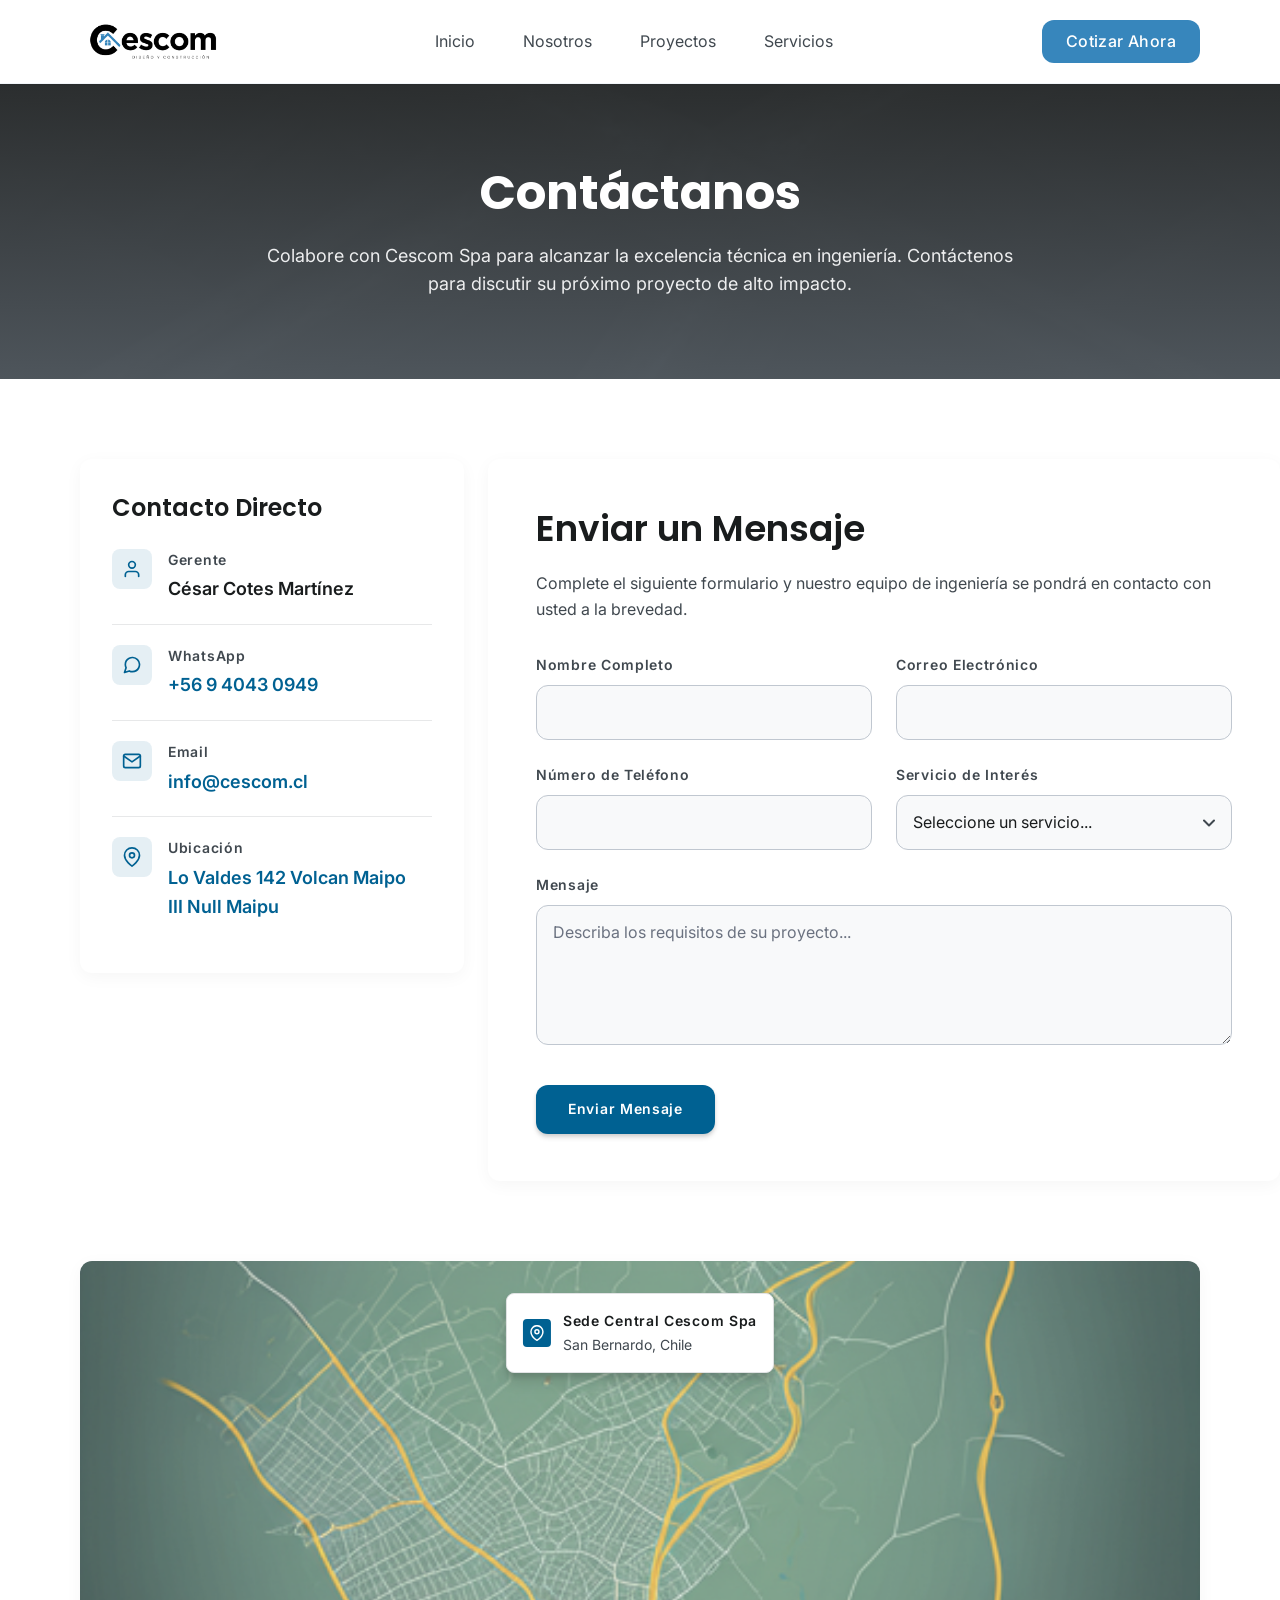
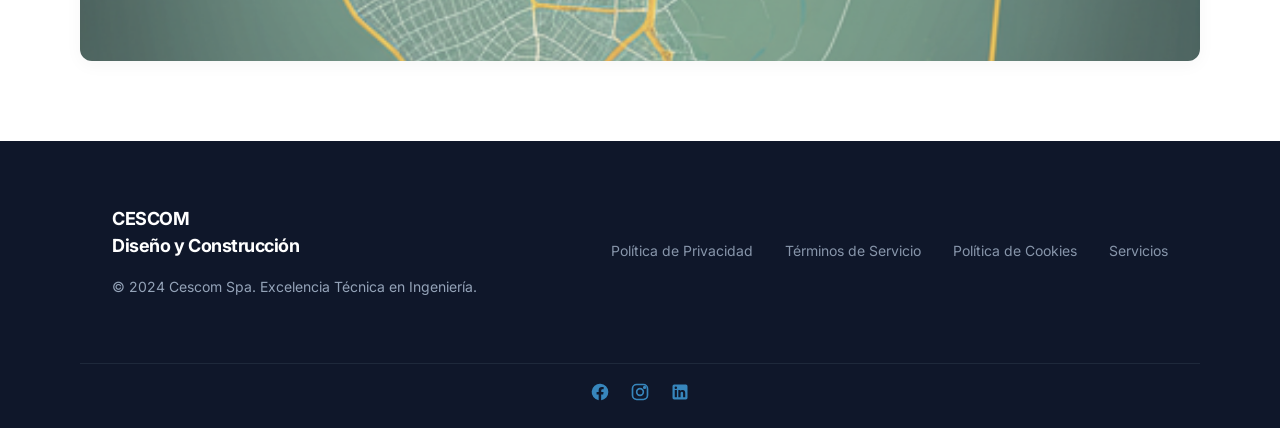
==== contacto.html @ 49e629c8 "Initial commit: sitio web Cescom" ====
<!doctype html>
<html lang="es">
<head>
  <meta charset="utf-8">
  <meta name="viewport" content="width=device-width, initial-scale=1">
  <title>Contáctanos | CESCOM</title>
  <meta name="description" content="Contáctenos para discutir su próximo proyecto de alto impacto. Cescom Spa, excelencia técnica en ingeniería.">

  <link rel="preconnect" href="https://fonts.googleapis.com">
  <link rel="preconnect" href="https://fonts.gstatic.com" crossorigin>
  <link href="https://fonts.googleapis.com/css2?family=Inter:wght@400;600;700&family=Poppins:wght@600;700&display=swap" rel="stylesheet">

  <link rel="stylesheet" href="assets/css/tokens.css">
  <link rel="stylesheet" href="assets/css/base.css">
  <link rel="stylesheet" href="assets/css/components/navbar.css">
  <link rel="stylesheet" href="assets/css/components/button.css">
  <link rel="stylesheet" href="assets/css/components/card.css">
  <link rel="stylesheet" href="assets/css/components/form.css">
  <link rel="stylesheet" href="assets/css/components/footer.css">
  <link rel="stylesheet" href="assets/css/pages/contacto.css">
</head>
<body>

<!-- ===== Navbar ===== -->
<header class="navbar" data-active="contacto">
  <div class="navbar__inner">
    <a href="index.html" class="navbar__brand" aria-label="CESCOM - Inicio">
      <img src="assets/images/image-import-100.png" alt="CESCOM" class="navbar__logo" width="152" height="51">
    </a>

    <button class="navbar__toggle" type="button" aria-label="Abrir menú" aria-expanded="false">
      <svg width="24" height="24" viewBox="0 0 24 24" fill="none" stroke="currentColor" stroke-width="2" stroke-linecap="round" stroke-linejoin="round" aria-hidden="true">
        <line x1="3" y1="6" x2="21" y2="6"></line>
        <line x1="3" y1="12" x2="21" y2="12"></line>
        <line x1="3" y1="18" x2="21" y2="18"></line>
      </svg>
    </button>

    <nav class="navbar__nav" aria-label="Principal">
      <a href="index.html" class="navbar__link" data-nav="home">Inicio</a>
      <a href="nosotros.html" class="navbar__link" data-nav="nosotros">Nosotros</a>
      <a href="#proyectos" class="navbar__link" data-nav="proyectos">Proyectos</a>
      <a href="servicios.html" class="navbar__link" data-nav="servicios">Servicios</a>
    </nav>

    <a href="contacto.html" class="btn btn--primary btn--cta-nav navbar__cta">Cotizar Ahora</a>
  </div>
</header>

<main>

  <!-- ===== Hero ===== -->
  <section class="contact-hero">
    <div class="contact-hero__bg" aria-hidden="true"></div>
    <div class="contact-hero__overlay" aria-hidden="true"></div>
    <div class="contact-hero__inner">
      <h1 class="contact-hero__title">Contáctanos</h1>
      <p class="contact-hero__subtitle">Colabore con Cescom Spa para alcanzar la excelencia técnica en ingeniería. Contáctenos para discutir su próximo proyecto de alto impacto.</p>
    </div>
  </section>

  <!-- ===== Main contact section ===== -->
  <section class="contact-main">
    <div class="contact-main__inner">

      <!-- Sidebar -->
      <aside class="contact-sidebar" aria-label="Información de contacto">
        <h2 class="contact-sidebar__title">Contacto Directo</h2>

        <ul class="contact-list">
          <li class="contact-item">
            <span class="contact-item__icon" aria-hidden="true">
              <svg width="20" height="20" viewBox="0 0 24 24" fill="none" stroke="currentColor" stroke-width="2" stroke-linecap="round" stroke-linejoin="round">
                <path d="M20 21v-2a4 4 0 0 0-4-4H8a4 4 0 0 0-4 4v2"></path>
                <circle cx="12" cy="7" r="4"></circle>
              </svg>
            </span>
            <div class="contact-item__body">
              <p class="contact-item__label">Gerente</p>
              <p class="contact-item__value">César Cotes Martínez</p>
            </div>
          </li>

          <li class="contact-item">
            <span class="contact-item__icon" aria-hidden="true">
              <svg width="20" height="20" viewBox="0 0 24 24" fill="none" stroke="currentColor" stroke-width="2" stroke-linecap="round" stroke-linejoin="round">
                <path d="M21 11.5a8.38 8.38 0 0 1-.9 3.8 8.5 8.5 0 0 1-7.6 4.7 8.38 8.38 0 0 1-3.8-.9L3 21l1.9-5.7a8.38 8.38 0 0 1-.9-3.8 8.5 8.5 0 0 1 4.7-7.6 8.38 8.38 0 0 1 3.8-.9h.5a8.48 8.48 0 0 1 8 8v.5z"></path>
              </svg>
            </span>
            <div class="contact-item__body">
              <p class="contact-item__label">WhatsApp</p>
              <a class="contact-item__link" href="https://wa.me/56940430949">+56 9 4043 0949</a>
            </div>
          </li>

          <li class="contact-item">
            <span class="contact-item__icon" aria-hidden="true">
              <svg width="20" height="20" viewBox="0 0 24 24" fill="none" stroke="currentColor" stroke-width="2" stroke-linecap="round" stroke-linejoin="round">
                <path d="M4 4h16c1.1 0 2 .9 2 2v12c0 1.1-.9 2-2 2H4c-1.1 0-2-.9-2-2V6c0-1.1.9-2 2-2z"></path>
                <polyline points="22,6 12,13 2,6"></polyline>
              </svg>
            </span>
            <div class="contact-item__body">
              <p class="contact-item__label">Email</p>
              <a class="contact-item__link" href="mailto:info@cescom.cl">info@cescom.cl</a>
            </div>
          </li>

          <li class="contact-item">
            <span class="contact-item__icon" aria-hidden="true">
              <svg width="20" height="20" viewBox="0 0 24 24" fill="none" stroke="currentColor" stroke-width="2" stroke-linecap="round" stroke-linejoin="round">
                <path d="M21 10c0 7-9 13-9 13s-9-6-9-13a9 9 0 0 1 18 0z"></path>
                <circle cx="12" cy="10" r="3"></circle>
              </svg>
            </span>
            <div class="contact-item__body">
              <p class="contact-item__label">Ubicación</p>
              <p class="contact-item__value contact-item__value--address">Lo Valdes 142 Volcan Maipo<br>III Null Maipu</p>
            </div>
          </li>
        </ul>
      </aside>

      <!-- Form -->
      <div class="contact-form-card">
        <h2 class="contact-form-card__title">Enviar un Mensaje</h2>
        <p class="contact-form-card__lead">Complete el siguiente formulario y nuestro equipo de ingeniería se pondrá en contacto con usted a la brevedad.</p>

        <form class="contact-form" action="#" method="post" novalidate>
          <div class="form-row">
            <div class="field">
              <label class="field__label" for="cf-nombre">Nombre Completo</label>
              <input class="field__input" id="cf-nombre" name="nombre" type="text" required aria-required="true" autocomplete="name">
            </div>
            <div class="field">
              <label class="field__label" for="cf-email">Correo Electrónico</label>
              <input class="field__input" id="cf-email" name="email" type="email" required aria-required="true" autocomplete="email">
            </div>
          </div>

          <div class="form-row">
            <div class="field">
              <label class="field__label" for="cf-telefono">Número de Teléfono</label>
              <input class="field__input" id="cf-telefono" name="telefono" type="tel" autocomplete="tel">
            </div>
            <div class="field">
              <label class="field__label" for="cf-servicio">Servicio de Interés</label>
              <select class="field__select" id="cf-servicio" name="servicio">
                <option value="" disabled selected>Seleccione un servicio...</option>
                <option value="construccion">Construcción</option>
                <option value="habilitacion">Habilitación de Espacios</option>
                <option value="instalaciones">Instalaciones Sanitarias</option>
                <option value="encofrados">Encofrados</option>
                <option value="otro">Otro</option>
              </select>
            </div>
          </div>

          <div class="field">
            <label class="field__label" for="cf-mensaje">Mensaje</label>
            <textarea class="field__textarea" id="cf-mensaje" name="mensaje" placeholder="Describa los requisitos de su proyecto..."></textarea>
          </div>

          <div class="contact-form__actions">
            <button type="submit" class="btn btn--accent">Enviar Mensaje</button>
          </div>
        </form>
      </div>

    </div>
  </section>

  <!-- ===== Map section ===== -->
  <section class="contact-map-section">
    <div class="contact-map-section__inner">
      <div class="contact-map">
        <div class="contact-map__image" role="img" aria-label="Mapa de la sede central de Cescom Spa en San Bernardo, Chile"></div>
        <div class="contact-map__badge">
          <span class="contact-map__badge-icon" aria-hidden="true">
            <svg width="16" height="16" viewBox="0 0 24 24" fill="none" stroke="currentColor" stroke-width="2.2" stroke-linecap="round" stroke-linejoin="round">
              <path d="M21 10c0 7-9 13-9 13s-9-6-9-13a9 9 0 0 1 18 0z"></path>
              <circle cx="12" cy="10" r="3"></circle>
            </svg>
          </span>
          <div class="contact-map__badge-text">
            <p class="contact-map__badge-title">Sede Central Cescom Spa</p>
            <p class="contact-map__badge-sub">San Bernardo, Chile</p>
          </div>
        </div>
      </div>
    </div>
  </section>

</main>

<!-- ===== Footer ===== -->
<footer class="footer" role="contentinfo">
  <div class="footer__top">
    <div class="footer__brand">
      <p class="footer__title">CESCOM<br>Diseño y Construcción</p>
      <p class="footer__copy">© 2024 Cescom Spa. Excelencia Técnica en Ingeniería.</p>
    </div>
    <nav class="footer__nav" aria-label="Enlaces legales">
      <a href="#" class="footer__link">Política de Privacidad</a>
      <a href="#" class="footer__link">Términos de Servicio</a>
      <a href="#" class="footer__link">Política de Cookies</a>
      <a href="servicios.html" class="footer__link">Servicios</a>
    </nav>
  </div>
  <div class="footer__bottom">
    <a href="#" class="footer__social" aria-label="Facebook">
      <svg width="20" height="20" viewBox="0 0 24 24" fill="currentColor" aria-hidden="true"><path d="M22 12a10 10 0 1 0-11.6 9.9v-7H7.9V12h2.5V9.8c0-2.5 1.5-3.9 3.8-3.9 1.1 0 2.2.2 2.2.2v2.5h-1.3c-1.2 0-1.6.8-1.6 1.6V12h2.8l-.5 2.9h-2.4v7A10 10 0 0 0 22 12Z"/></svg>
    </a>
    <a href="#" class="footer__social" aria-label="Instagram">
      <svg width="20" height="20" viewBox="0 0 24 24" fill="none" stroke="currentColor" stroke-width="2" stroke-linecap="round" stroke-linejoin="round" aria-hidden="true"><rect x="3" y="3" width="18" height="18" rx="5"></rect><circle cx="12" cy="12" r="4"></circle><circle cx="17.5" cy="6.5" r="1" fill="currentColor"></circle></svg>
    </a>
    <a href="#" class="footer__social" aria-label="LinkedIn">
      <svg width="20" height="20" viewBox="0 0 24 24" fill="currentColor" aria-hidden="true"><path d="M19 3H5a2 2 0 0 0-2 2v14a2 2 0 0 0 2 2h14a2 2 0 0 0 2-2V5a2 2 0 0 0-2-2ZM8.3 18.3H5.7V9.7h2.6v8.6Zm-1.3-9.8a1.5 1.5 0 1 1 0-3 1.5 1.5 0 0 1 0 3Zm11.3 9.8h-2.6v-4.2c0-1 0-2.3-1.4-2.3s-1.6 1.1-1.6 2.2v4.3H10V9.7h2.5v1.2c.4-.7 1.3-1.4 2.6-1.4 2.7 0 3.2 1.8 3.2 4.1v4.7Z"/></svg>
    </a>
  </div>
</footer>

</body>
</html>
---- assets/css/tokens.css ----
:root {
  /* Surfaces */
  --color-bg: #ffffff;
  --color-bg-alt: #f8f9fa;
  --color-bg-muted: #f3f4f5;
  --color-surface-dark: #111827;
  --color-surface-deep: #0f172a;
  --color-surface-ink: #001e31;
  --color-surface-card-dark: #2e3132;

  /* Text */
  --color-text-primary: #191c1d;
  --color-text-body: #40484f;
  --color-text-mute: #94a3b8;
  --color-text-soft: #c8c6c6;
  --color-text-faint: #edeeef;

  /* Borders */
  --color-border: #e1e3e4;
  --color-border-soft: #edeeef;
  --color-border-input: #c0c7d0;
  --color-border-footer: #1e293b;
  --color-border-nav: #f1f5f9;

  /* Brand */
  --color-brand: #3786bc;
  --color-brand-deep: #006192;
  --color-brand-darker: #004b72;
  --color-brand-tint: #cce5ff;
  --color-brand-tint-soft: #0061921a;

  /* Typography */
  --font-display: "Poppins", system-ui, -apple-system, Segoe UI, Roboto, sans-serif;
  --font-body: "Inter", system-ui, -apple-system, Segoe UI, Roboto, sans-serif;

  /* Layout */
  --container-max: 1200px;
  --page-pad-x: 120px;
  --page-pad-y: 80px;

  /* Radii */
  --radius-sm: 8px;
  --radius-md: 12px;
  --radius-lg: 16px;
  --radius-pill: 9999px;

  /* Shadows */
  --shadow-card: 0 4px 17.5px rgba(0, 0, 0, 0.04);
  --shadow-elev: 0 4px 5.25px rgba(0, 0, 0, 0.10), 0 10px 13.125px rgba(0, 0, 0, 0.10);
  --shadow-btn: 0 2px 3.5px rgba(0, 0, 0, 0.10), 0 4px 5.25px rgba(0, 0, 0, 0.10);
  --shadow-nav: 0 1px 1.75px rgba(0, 0, 0, 0.05);
}
---- assets/css/base.css ----
/* Reset */
*, *::before, *::after { box-sizing: border-box; }
html, body { margin: 0; padding: 0; }
body {
  font-family: var(--font-body);
  font-size: 16px;
  line-height: 1.6;
  color: var(--color-text-primary);
  background: var(--color-bg);
  -webkit-font-smoothing: antialiased;
  text-rendering: optimizeLegibility;
}
img, svg { display: block; max-width: 100%; }
a { color: inherit; text-decoration: none; }
button { font: inherit; cursor: pointer; border: 0; background: none; }
input, textarea, select { font: inherit; color: inherit; }
ul { list-style: none; padding: 0; margin: 0; }
h1, h2, h3, h4, h5 { font-family: var(--font-display); font-weight: 600; margin: 0; line-height: 1.3; color: var(--color-text-primary); }
p { margin: 0; }

/* Layout helpers */
.section { padding: var(--page-pad-y) var(--page-pad-x); }
.section--narrow { padding: var(--page-pad-y) calc(var(--page-pad-x) + 80px); }
.container { max-width: var(--container-max); margin: 0 auto; }

/* Badge / pill */
.badge {
  display: inline-block;
  font-family: var(--font-body);
  font-size: 14px;
  font-weight: 600;
  letter-spacing: 0.1em;
  color: var(--color-brand);
  background: var(--color-bg-muted);
  padding: 4px 12px;
  border-radius: var(--radius-pill);
  text-transform: none;
}
.badge--blue {
  color: var(--color-brand-darker);
  background: var(--color-brand-tint);
}

/* Section heading helpers */
.eyebrow {
  font-family: var(--font-body);
  font-size: 14px;
  font-weight: 600;
  letter-spacing: 0.1em;
  color: var(--color-brand);
}
.divider-bar {
  width: 64px; height: 4px;
  background: var(--color-brand);
  border-radius: var(--radius-pill);
  border: 0;
}
.divider-bar--soft { background: var(--color-border); width: 96px; }

/* Visually hidden */
.sr-only {
  position: absolute; width: 1px; height: 1px; padding: 0;
  margin: -1px; overflow: hidden; clip: rect(0,0,0,0);
  white-space: nowrap; border: 0;
}

/* Responsive */
@media (max-width: 1280px) {
  :root { --page-pad-x: 80px; }
}
@media (max-width: 1024px) {
  :root { --page-pad-x: 48px; --page-pad-y: 64px; }
}
@media (max-width: 768px) {
  :root { --page-pad-x: 24px; --page-pad-y: 48px; }
  .section--narrow { padding: var(--page-pad-y) var(--page-pad-x); }
}
---- assets/css/components/navbar.css ----
.navbar {
  position: sticky;
  top: 0;
  z-index: 100;
  width: 100%;
  background: rgba(255, 255, 255, 0.95);
  backdrop-filter: blur(7px);
  -webkit-backdrop-filter: blur(7px);
  border-bottom: 1px solid var(--color-border-nav);
  box-shadow: var(--shadow-nav);
}
.navbar--solid { background: #ffffff; backdrop-filter: none; }

.navbar__inner {
  display: flex;
  align-items: center;
  justify-content: space-between;
  gap: 32px;
  padding: 16px var(--page-pad-x);
  max-width: 1440px;
  margin: 0 auto;
}

.navbar__brand {
  display: inline-flex;
  align-items: center;
}
.navbar__logo { height: 51px; width: auto; }

.navbar__nav {
  display: flex;
  align-items: center;
  gap: 32px;
}
.navbar__link {
  position: relative;
  font-size: 16px;
  color: var(--color-text-body);
  padding: 4px 8px;
  border-radius: 4px;
  transition: color .2s ease, background-color .2s ease;
}
.navbar__link:hover { color: var(--color-brand); background: var(--color-bg-alt); }
.navbar__link[aria-current="page"] {
  color: var(--color-brand);
  background: transparent;
  padding: 0 0 4px;
  border-radius: 0;
  border-bottom: 2px solid var(--color-brand);
}

.navbar__toggle {
  display: none;
  width: 44px; height: 44px;
  align-items: center; justify-content: center;
  border-radius: 8px;
  color: var(--color-text-primary);
}
.navbar__toggle:hover { background: var(--color-bg-alt); }

@media (max-width: 1024px) {
  .navbar__inner { padding: 12px var(--page-pad-x); gap: 16px; }
  .navbar__nav { gap: 20px; }
}

@media (max-width: 768px) {
  .navbar__toggle { display: inline-flex; }
  .navbar__nav,
  .navbar__cta { display: none; }
  .navbar[data-open="true"] .navbar__nav,
  .navbar[data-open="true"] .navbar__cta {
    display: flex;
    flex-direction: column;
    align-items: stretch;
    width: 100%;
    gap: 8px;
    padding: 12px 0 0;
  }
  .navbar[data-open="true"] .navbar__inner {
    flex-wrap: wrap;
  }
  .navbar[data-open="true"] .navbar__link {
    padding: 12px 8px;
  }
  .navbar[data-open="true"] .navbar__cta { padding-bottom: 8px; }
}
---- assets/css/components/button.css ----
.btn {
  display: inline-flex;
  align-items: center;
  justify-content: center;
  gap: 8px;
  font-family: var(--font-body);
  font-size: 14px;
  font-weight: 600;
  letter-spacing: 0.05em;
  line-height: 1.2;
  padding: 16px 32px;
  border-radius: var(--radius-md);
  border: 0;
  cursor: pointer;
  transition: transform .15s ease, box-shadow .2s ease, background-color .2s ease;
}
.btn:hover { transform: translateY(-1px); }
.btn:focus-visible { outline: 2px solid var(--color-brand); outline-offset: 2px; }

.btn--primary { background: var(--color-brand); color: #fff; }
.btn--primary:hover { background: #2c719f; }

.btn--accent { background: var(--color-brand-deep); color: #fff; box-shadow: var(--shadow-btn); }
.btn--accent:hover { background: #00547d; }

.btn--outline {
  background: transparent; color: #fff;
  border: 2px solid #fff;
}
.btn--outline:hover { background: rgba(255,255,255,0.08); }

.btn--cta-nav {
  font-size: 16px;
  letter-spacing: 0.025em;
  font-weight: 500;
  padding: 12px 24px;
}

.btn--block { width: 100%; }

.btn--lg { padding: 17px 32px; font-size: 16px; letter-spacing: normal; font-weight: 500; }

/* Inline link arrow */
.link-arrow {
  display: inline-flex;
  align-items: center;
  gap: 4px;
  color: var(--color-brand);
  font-weight: 500;
}
.link-arrow:hover { text-decoration: underline; }
.link-arrow--muted { color: var(--color-text-body); }
---- assets/css/components/card.css ----
.card {
  background: #ffffff;
  border-radius: var(--radius-lg);
  border: 1px solid var(--color-border-soft);
  box-shadow: var(--shadow-card);
  padding: 32px;
}
.card--soft { border-color: var(--color-border-soft); }
.card--featured {
  border: 2px solid var(--color-brand);
  position: relative;
}
.card--dark { background: var(--color-surface-card-dark); color: #fff; border: 0; }
.card--brand { background: var(--color-brand-deep); color: #fff; border: 0; }

.card__icon {
  width: 48px; height: 48px;
  display: inline-flex;
  align-items: center; justify-content: center;
  color: var(--color-brand);
  margin-bottom: 16px;
}
.card__title {
  font-family: var(--font-display);
  font-size: 24px;
  font-weight: 600;
  line-height: 1.4;
  margin: 0 0 12px;
}
.card__desc {
  font-size: 16px;
  line-height: 1.6;
  color: var(--color-text-body);
  margin: 0;
}
.card--dark .card__desc,
.card--brand .card__desc { color: var(--color-text-soft); }
.card--brand .card__desc { color: var(--color-brand-tint); }

.badge--corner {
  position: absolute;
  top: 0; right: 0;
  background: var(--color-brand);
  color: #fff;
  font-size: 10px;
  letter-spacing: 0.05em;
  padding: 4px 12px;
  border-radius: 0 var(--radius-lg) 0 var(--radius-sm);
  font-weight: 500;
}
---- assets/css/components/form.css ----
.field { display: flex; flex-direction: column; gap: 8px; }
.field__label {
  font-size: 14px;
  font-weight: 600;
  letter-spacing: 0.05em;
  color: var(--color-text-body);
}
.field__input,
.field__select,
.field__textarea {
  width: 100%;
  padding: 14px 16px;
  border-radius: var(--radius-md);
  border: 1px solid var(--color-border-input);
  background: var(--color-bg-alt);
  font-size: 16px;
  color: var(--color-text-primary);
  font-family: var(--font-body);
  transition: border-color .2s ease, box-shadow .2s ease;
}
.field__textarea {
  min-height: 140px;
  resize: vertical;
  line-height: 1.6;
}
.field__input::placeholder,
.field__textarea::placeholder { color: #6b7280; }
.field__input:focus,
.field__select:focus,
.field__textarea:focus {
  outline: none;
  border-color: var(--color-brand);
  box-shadow: 0 0 0 3px rgba(55,134,188,0.18);
}
.field__select {
  appearance: none;
  background-image: url("data:image/svg+xml;utf8,<svg xmlns='http://www.w3.org/2000/svg' width='12' height='8' viewBox='0 0 12 8' fill='none'><path d='M1 1.5L6 6.5L11 1.5' stroke='%2340484f' stroke-width='2' stroke-linecap='round' stroke-linejoin='round'/></svg>");
  background-repeat: no-repeat;
  background-position: right 16px center;
  padding-right: 44px;
}

.form-row { display: grid; grid-template-columns: 1fr 1fr; gap: 24px; }
@media (max-width: 768px) { .form-row { grid-template-columns: 1fr; gap: 16px; } }
---- assets/css/components/footer.css ----
.footer {
  background: var(--color-surface-deep);
  color: var(--color-text-mute);
  padding: 0 var(--page-pad-x);
}

.footer__top {
  display: flex;
  align-items: center;
  justify-content: space-between;
  gap: 64px;
  padding: 64px 32px;
  flex-wrap: wrap;
}

.footer__brand { max-width: 365px; display: flex; flex-direction: column; gap: 16px; }
.footer__title {
  color: #ffffff;
  font-family: var(--font-body);
  font-size: 18px;
  font-weight: 700;
  letter-spacing: -0.025em;
  line-height: 1.55;
  margin: 0;
}
.footer__copy { color: var(--color-text-mute); font-size: 14px; }

.footer__nav {
  display: flex;
  gap: 32px;
  flex-wrap: wrap;
  justify-content: center;
}
.footer__link {
  color: var(--color-text-mute);
  font-size: 14px;
  opacity: 0.9;
  transition: color .2s ease, opacity .2s ease;
}
.footer__link:hover { color: #ffffff; opacity: 1; }

.footer__bottom {
  display: flex;
  justify-content: center;
  gap: 16px;
  padding: 16px 0 24px;
  border-top: 1px solid var(--color-border-footer);
}
.footer__social {
  width: 24px; height: 24px;
  display: inline-flex;
  align-items: center; justify-content: center;
  color: var(--color-brand);
  transition: transform .2s ease, color .2s ease;
}
.footer__social:hover { transform: translateY(-2px); color: #4ea4d8; }

@media (max-width: 768px) {
  .footer__top { padding: 48px 0; gap: 32px; flex-direction: column; align-items: flex-start; }
  .footer__nav { justify-content: flex-start; }
}
---- assets/css/pages/contacto.css ----
/* =========================================================
   Contáctanos page styles
   ========================================================= */

/* ---------- Hero ---------- */
.contact-hero {
  position: relative;
  isolation: isolate;
  padding: 80px var(--page-pad-x);
  overflow: hidden;
  color: #ffffff;
  text-align: center;
}
.contact-hero__bg {
  position: absolute;
  inset: 0;
  background-image: url("../../images/image-import-20.png");
  background-size: cover;
  background-position: center;
  opacity: 0.20;
  z-index: -2;
}
.contact-hero__overlay {
  position: absolute;
  inset: 0;
  background: linear-gradient(180deg, #191c1d 0%, #40484f 100%);
  opacity: 0.90;
  z-index: -1;
}
.contact-hero__inner {
  max-width: var(--container-max);
  margin: 0 auto;
  display: flex;
  flex-direction: column;
  align-items: center;
  gap: 20px;
}
.contact-hero__title {
  font-family: var(--font-display);
  font-weight: 700;
  font-size: 48px;
  line-height: 1.2;
  margin: 0;
  color: #ffffff;
}
.contact-hero__subtitle {
  margin: 0;
  max-width: 760px;
  color: var(--color-text-faint);
  font-family: var(--font-body);
  font-size: 18px;
  line-height: 1.6;
}

/* ---------- Main section ---------- */
.contact-main {
  background: var(--color-bg);
  padding: var(--page-pad-y) var(--page-pad-x);
}
.contact-main__inner {
  max-width: var(--container-max);
  margin: 0 auto;
  display: grid;
  grid-template-columns: 384px 792px;
  gap: 24px;
  align-items: start;
}

/* ---------- Sidebar ---------- */
.contact-sidebar {
  background: #ffffff;
  border-radius: var(--radius-md);
  box-shadow: var(--shadow-card);
  padding: 32px;
  display: flex;
  flex-direction: column;
  gap: 24px;
}
.contact-sidebar__title {
  font-family: var(--font-display);
  font-weight: 600;
  font-size: 24px;
  line-height: 1.4;
  margin: 0;
  color: var(--color-text-primary);
}

.contact-list {
  list-style: none;
  margin: 0;
  padding: 0;
  display: flex;
  flex-direction: column;
}
.contact-item {
  display: flex;
  gap: 16px;
  align-items: flex-start;
  padding: 20px 0;
  border-top: 1px solid #e7e8e9;
}
.contact-item:first-child { border-top: 0; padding-top: 0; }
.contact-item__icon {
  flex-shrink: 0;
  width: 40px;
  height: 40px;
  border-radius: var(--radius-sm);
  background: var(--color-brand-tint-soft);
  color: var(--color-brand-deep);
  display: inline-flex;
  align-items: center;
  justify-content: center;
}
.contact-item__body {
  display: flex;
  flex-direction: column;
  gap: 4px;
  min-width: 0;
}
.contact-item__label {
  margin: 0;
  font-family: var(--font-body);
  font-size: 14px;
  font-weight: 600;
  letter-spacing: 0.05em;
  color: var(--color-text-body);
}
.contact-item__value {
  margin: 0;
  font-family: var(--font-body);
  font-size: 18px;
  font-weight: 600;
  line-height: 1.6;
  color: var(--color-text-primary);
}
.contact-item__value--address {
  color: var(--color-brand-deep);
}
.contact-item__link {
  font-family: var(--font-body);
  font-size: 18px;
  font-weight: 600;
  color: var(--color-brand-deep);
  text-decoration: none;
  line-height: 1.6;
}
.contact-item__link:hover { text-decoration: underline; }

/* ---------- Form card ---------- */
.contact-form-card {
  background: #ffffff;
  border-radius: var(--radius-md);
  box-shadow: var(--shadow-card);
  padding: 47px 48px;
  display: flex;
  flex-direction: column;
  gap: 20px;
}
.contact-form-card__title {
  font-family: var(--font-display);
  font-weight: 600;
  font-size: 36px;
  line-height: 1.25;
  margin: 0;
  color: var(--color-text-primary);
}
.contact-form-card__lead {
  margin: 0 0 12px;
  font-family: var(--font-body);
  font-size: 16px;
  line-height: 1.6;
  color: var(--color-text-body);
}
.contact-form {
  display: flex;
  flex-direction: column;
  gap: 24px;
}
.contact-form__actions {
  display: flex;
  justify-content: flex-start;
  margin-top: 16px;
}

/* ---------- Map ---------- */
.contact-map-section {
  background: var(--color-bg);
  padding: 0 var(--page-pad-x) var(--page-pad-y);
}
.contact-map-section__inner {
  max-width: var(--container-max);
  margin: 0 auto;
}
.contact-map {
  position: relative;
  width: 100%;
  height: 400px;
  border-radius: var(--radius-md);
  box-shadow: var(--shadow-card);
  overflow: hidden;
  background: var(--color-bg-alt);
}
.contact-map__image {
  position: absolute;
  inset: 0;
  background-image: url("../../images/image-import-26.png");
  background-size: cover;
  background-position: center;
  filter: saturate(0.7);
  opacity: 0.8;
}
.contact-map__badge {
  position: absolute;
  top: 32px;
  left: 50%;
  transform: translateX(-50%);
  background: #ffffff;
  border: 1px solid var(--color-border);
  border-radius: var(--radius-sm);
  box-shadow: var(--shadow-elev);
  padding: 16px;
  display: flex;
  align-items: center;
  gap: 12px;
  min-width: 260px;
}
.contact-map__badge-icon {
  width: 28px;
  height: 28px;
  flex-shrink: 0;
  border-radius: 4px;
  background: var(--color-brand-deep);
  color: #ffffff;
  display: inline-flex;
  align-items: center;
  justify-content: center;
}
.contact-map__badge-text {
  display: flex;
  flex-direction: column;
  gap: 2px;
}
.contact-map__badge-title {
  margin: 0;
  font-family: var(--font-body);
  font-size: 14px;
  font-weight: 600;
  letter-spacing: 0.05em;
  color: var(--color-text-primary);
}
.contact-map__badge-sub {
  margin: 0;
  font-family: var(--font-body);
  font-size: 14px;
  font-weight: 400;
  color: var(--color-text-body);
}

/* ---------- Responsive ---------- */
@media (max-width: 1200px) {
  .contact-main__inner {
    grid-template-columns: 1fr;
    max-width: 792px;
  }
}
@media (max-width: 1024px) {
  .contact-hero { padding: 64px 40px; }
  .contact-main { padding: 64px 40px; }
  .contact-map-section { padding: 0 40px 64px; }
}
@media (max-width: 768px) {
  .contact-hero { padding: 48px 20px; }
  .contact-hero__title { font-size: 36px; }
  .contact-hero__subtitle { font-size: 16px; }

  .contact-main { padding: 48px 20px; }
  .contact-main__inner { grid-template-columns: 1fr; gap: 20px; }

  .contact-sidebar { padding: 24px; }
  .contact-form-card { padding: 28px 24px; }
  .contact-form-card__title { font-size: 28px; }

  .contact-map-section { padding: 0 20px 48px; }
  .contact-map { height: 320px; }
  .contact-map__badge { min-width: 0; width: calc(100% - 32px); }
}
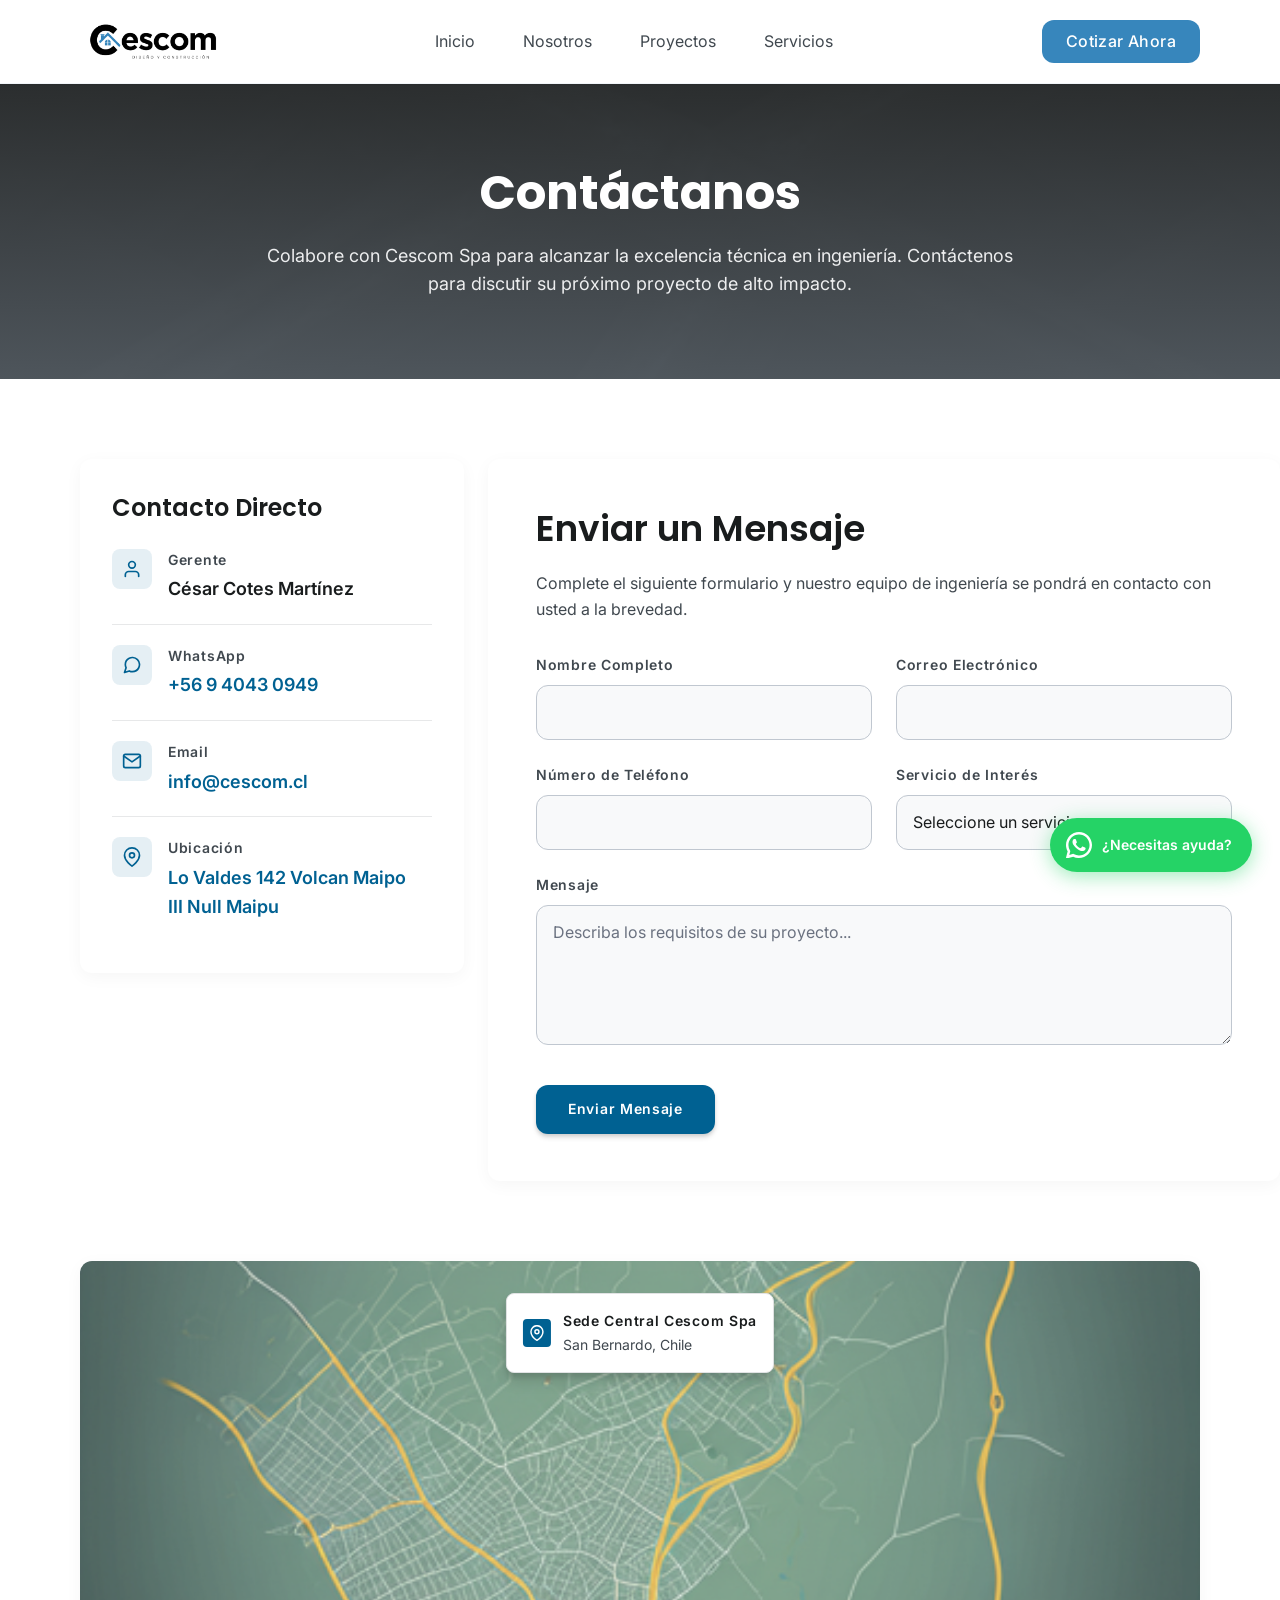
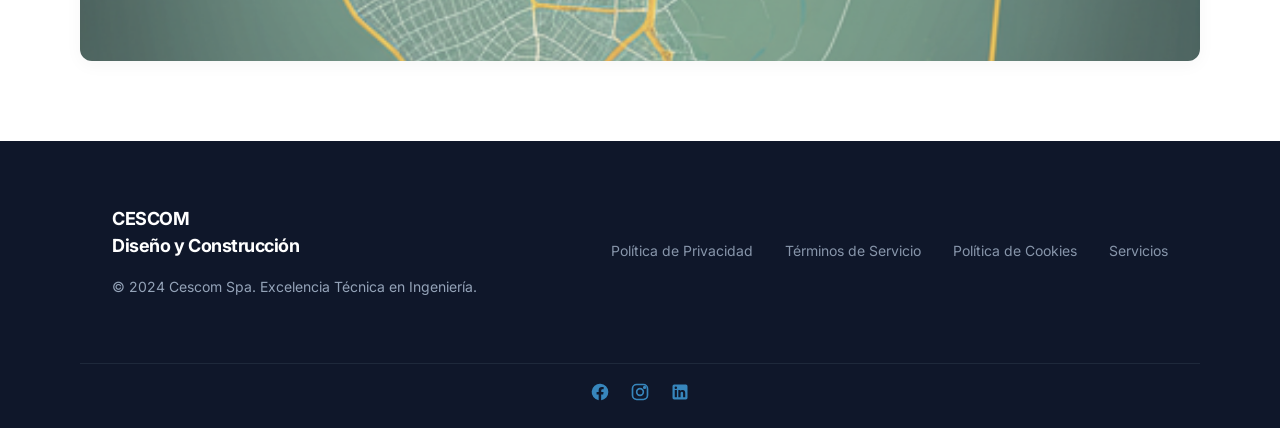
==== commit d32eec20: "Cargar dinamicamente el navbar y footer" ====
--- a/contacto.html
+++ b/contacto.html
@@ -21,31 +21,7 @@
 </head>
 <body>
 
-<!-- ===== Navbar ===== -->
-<header class="navbar" data-active="contacto">
-  <div class="navbar__inner">
-    <a href="index.html" class="navbar__brand" aria-label="CESCOM - Inicio">
-      <img src="assets/images/image-import-100.png" alt="CESCOM" class="navbar__logo" width="152" height="51">
-    </a>
-
-    <button class="navbar__toggle" type="button" aria-label="Abrir menú" aria-expanded="false">
-      <svg width="24" height="24" viewBox="0 0 24 24" fill="none" stroke="currentColor" stroke-width="2" stroke-linecap="round" stroke-linejoin="round" aria-hidden="true">
-        <line x1="3" y1="6" x2="21" y2="6"></line>
-        <line x1="3" y1="12" x2="21" y2="12"></line>
-        <line x1="3" y1="18" x2="21" y2="18"></line>
-      </svg>
-    </button>
-
-    <nav class="navbar__nav" aria-label="Principal">
-      <a href="index.html" class="navbar__link" data-nav="home">Inicio</a>
-      <a href="nosotros.html" class="navbar__link" data-nav="nosotros">Nosotros</a>
-      <a href="#proyectos" class="navbar__link" data-nav="proyectos">Proyectos</a>
-      <a href="servicios.html" class="navbar__link" data-nav="servicios">Servicios</a>
-    </nav>
-
-    <a href="contacto.html" class="btn btn--primary btn--cta-nav navbar__cta">Cotizar Ahora</a>
-  </div>
-</header>
+<div id="navbar-placeholder" data-active="contacto"></div>
 
 <main>
 
@@ -193,32 +169,8 @@
 
 </main>
 
-<!-- ===== Footer ===== -->
-<footer class="footer" role="contentinfo">
-  <div class="footer__top">
-    <div class="footer__brand">
-      <p class="footer__title">CESCOM<br>Diseño y Construcción</p>
-      <p class="footer__copy">© 2024 Cescom Spa. Excelencia Técnica en Ingeniería.</p>
-    </div>
-    <nav class="footer__nav" aria-label="Enlaces legales">
-      <a href="#" class="footer__link">Política de Privacidad</a>
-      <a href="#" class="footer__link">Términos de Servicio</a>
-      <a href="#" class="footer__link">Política de Cookies</a>
-      <a href="servicios.html" class="footer__link">Servicios</a>
-    </nav>
-  </div>
-  <div class="footer__bottom">
-    <a href="#" class="footer__social" aria-label="Facebook">
-      <svg width="20" height="20" viewBox="0 0 24 24" fill="currentColor" aria-hidden="true"><path d="M22 12a10 10 0 1 0-11.6 9.9v-7H7.9V12h2.5V9.8c0-2.5 1.5-3.9 3.8-3.9 1.1 0 2.2.2 2.2.2v2.5h-1.3c-1.2 0-1.6.8-1.6 1.6V12h2.8l-.5 2.9h-2.4v7A10 10 0 0 0 22 12Z"/></svg>
-    </a>
-    <a href="#" class="footer__social" aria-label="Instagram">
-      <svg width="20" height="20" viewBox="0 0 24 24" fill="none" stroke="currentColor" stroke-width="2" stroke-linecap="round" stroke-linejoin="round" aria-hidden="true"><rect x="3" y="3" width="18" height="18" rx="5"></rect><circle cx="12" cy="12" r="4"></circle><circle cx="17.5" cy="6.5" r="1" fill="currentColor"></circle></svg>
-    </a>
-    <a href="#" class="footer__social" aria-label="LinkedIn">
-      <svg width="20" height="20" viewBox="0 0 24 24" fill="currentColor" aria-hidden="true"><path d="M19 3H5a2 2 0 0 0-2 2v14a2 2 0 0 0 2 2h14a2 2 0 0 0 2-2V5a2 2 0 0 0-2-2ZM8.3 18.3H5.7V9.7h2.6v8.6Zm-1.3-9.8a1.5 1.5 0 1 1 0-3 1.5 1.5 0 0 1 0 3Zm11.3 9.8h-2.6v-4.2c0-1 0-2.3-1.4-2.3s-1.6 1.1-1.6 2.2v4.3H10V9.7h2.5v1.2c.4-.7 1.3-1.4 2.6-1.4 2.7 0 3.2 1.8 3.2 4.1v4.7Z"/></svg>
-    </a>
-  </div>
-</footer>
+<div id="footer-placeholder"></div>
 
+<script src="assets/js/main.js" defer></script>
 </body>
 </html>
--- a/assets/css/components/navbar.css
+++ b/assets/css/components/navbar.css
@@ -63,24 +63,141 @@
   .navbar__nav { gap: 20px; }
 }
 
+/* ── Backdrop ────────────────────────────────────────── */
+.navbar-backdrop {
+  position: fixed;
+  inset: 0;
+  background: rgba(17, 24, 39, 0.45);
+  -webkit-backdrop-filter: blur(3px);
+  backdrop-filter: blur(3px);
+  z-index: 99;
+  animation: backdrop-in 0.25s ease both;
+}
+@keyframes backdrop-in {
+  from { opacity: 0; }
+  to   { opacity: 1; }
+}
+
 @media (max-width: 768px) {
+  /* Show hamburger, hide nav and CTA from header bar */
   .navbar__toggle { display: inline-flex; }
-  .navbar__nav,
-  .navbar__cta { display: none; }
-  .navbar[data-open="true"] .navbar__nav,
+  .navbar__nav { display: none; }
+  .navbar .navbar__cta { display: none; }
+
+  /* ── Hamburger → X ─────────────────────────────────── */
+  .navbar__toggle svg line {
+    transform-box: fill-box;
+    transform-origin: center;
+    transition: transform 0.3s cubic-bezier(0.22, 1, 0.36, 1),
+                opacity   0.2s ease;
+  }
+  .navbar[data-open="true"] .navbar__toggle svg line:nth-child(1) {
+    transform: translateY(6px) rotate(45deg);
+  }
+  .navbar[data-open="true"] .navbar__toggle svg line:nth-child(2) {
+    opacity: 0;
+    transform: scaleX(0);
+  }
+  .navbar[data-open="true"] .navbar__toggle svg line:nth-child(3) {
+    transform: translateY(-6px) rotate(-45deg);
+  }
+
+  /* ── Open state ─────────────────────────────────────── */
+  .navbar[data-open="true"] {
+    border-bottom-color: transparent;
+  }
+  .navbar[data-open="true"] .navbar__inner {
+    flex-wrap: wrap;
+    align-items: center;
+    padding-bottom: 0;
+  }
+
+  /* Panel que contiene nav + cta */
+  .navbar[data-open="true"] .navbar__nav {
+    display: flex;
+    flex-direction: column;
+    width: 100%;
+    gap: 0;
+    padding: 4px 0 0;
+    margin-top: 8px;
+    border-top: 1px solid var(--color-border);
+    animation: panel-reveal 0.32s cubic-bezier(0.22, 1, 0.36, 1) both;
+  }
+
+  /* ── Links escalonados ──────────────────────────────── */
+  .navbar[data-open="true"] .navbar__link {
+    display: flex;
+    align-items: center;
+    justify-content: space-between;
+    padding: 15px 2px;
+    font-size: 16px;
+    font-weight: 500;
+    color: var(--color-text-primary);
+    border-radius: 0;
+    border-bottom: 1px solid var(--color-border-soft);
+    background: transparent;
+    transition: color 0.18s, gap 0.18s;
+    animation: link-slide-in 0.35s cubic-bezier(0.22, 1, 0.36, 1) var(--link-delay, 0s) both;
+  }
+
+  .navbar[data-open="true"] .navbar__link:nth-child(1) { --link-delay: 0.06s; }
+  .navbar[data-open="true"] .navbar__link:nth-child(2) { --link-delay: 0.11s; }
+  .navbar[data-open="true"] .navbar__link:nth-child(3) { --link-delay: 0.16s; }
+  .navbar[data-open="true"] .navbar__link:nth-child(4) { --link-delay: 0.21s; }
+
+  /* Chevron derecho */
+  .navbar[data-open="true"] .navbar__link::after {
+    content: '';
+    display: inline-block;
+    width: 6px;
+    height: 6px;
+    border-right: 2px solid var(--color-text-mute);
+    border-top: 2px solid var(--color-text-mute);
+    transform: rotate(45deg);
+    flex-shrink: 0;
+    transition: border-color 0.18s, transform 0.18s;
+  }
+  .navbar[data-open="true"] .navbar__link:hover {
+    color: var(--color-brand);
+    gap: 8px;
+  }
+  .navbar[data-open="true"] .navbar__link:hover::after {
+    border-color: var(--color-brand);
+    transform: rotate(45deg) translate(2px, -2px);
+  }
+
+  /* Link activo */
+  .navbar[data-open="true"] .navbar__link[aria-current="page"] {
+    color: var(--color-brand);
+    font-weight: 600;
+    padding: 15px 2px;
+    border-bottom: 1px solid var(--color-border-soft);
+    border-radius: 0;
+  }
+  .navbar[data-open="true"] .navbar__link[aria-current="page"]::after {
+    border-color: var(--color-brand);
+  }
+
+  /* CTA dentro del menú */
   .navbar[data-open="true"] .navbar__cta {
     display: flex;
-    flex-direction: column;
-    align-items: stretch;
+    justify-content: center;
     width: 100%;
-    gap: 8px;
-    padding: 12px 0 0;
-  }
-  .navbar[data-open="true"] .navbar__inner {
-    flex-wrap: wrap;
-  }
-  .navbar[data-open="true"] .navbar__link {
-    padding: 12px 8px;
-  }
-  .navbar[data-open="true"] .navbar__cta { padding-bottom: 8px; }
-}
+    margin: 20px 0 24px;
+    padding: 15px 0;
+    border-radius: var(--radius-md);
+    font-size: 16px;
+    font-weight: 600;
+    animation: link-slide-in 0.35s cubic-bezier(0.22, 1, 0.36, 1) 0.26s both;
+  }
+
+  /* ── Keyframes ──────────────────────────────────────── */
+  @keyframes panel-reveal {
+    from { opacity: 0; transform: translateY(-12px) scaleY(0.95); transform-origin: top center; }
+    to   { opacity: 1; transform: translateY(0)     scaleY(1);    transform-origin: top center; }
+  }
+  @keyframes link-slide-in {
+    from { opacity: 0; transform: translateX(-10px); }
+    to   { opacity: 1; transform: translateX(0); }
+  }
+}
--- a/assets/css/components/button.css
+++ b/assets/css/components/button.css
@@ -50,3 +50,85 @@
 }
 .link-arrow:hover { text-decoration: underline; }
 .link-arrow--muted { color: var(--color-text-body); }
+
+/* ===== Floating WhatsApp button ===== */
+.whatsapp-float {
+  position: fixed;
+  bottom: 28px;
+  right: 28px;
+  z-index: 9999;
+  display: flex;
+  align-items: center;
+  gap: 10px;
+  background: #25d366;
+  color: #fff;
+  text-decoration: none;
+  font-family: var(--font-body);
+  font-size: 14px;
+  font-weight: 600;
+  padding: 14px 20px 14px 16px;
+  border-radius: 50px;
+  box-shadow: 0 4px 20px rgba(37,211,102,.45);
+  transition: transform .2s ease, box-shadow .2s ease;
+  white-space: nowrap;
+}
+.whatsapp-float:hover {
+  transform: translateY(-3px);
+  box-shadow: 0 8px 28px rgba(37,211,102,.55);
+  color: #fff;
+}
+.whatsapp-float__icon {
+  flex-shrink: 0;
+  width: 26px;
+  height: 26px;
+}
+@media (max-width: 480px) {
+  .whatsapp-float {
+    bottom: 20px;
+    right: 20px;
+    padding: 14px;
+    border-radius: 50%;
+  }
+  .whatsapp-float__label { display: none; }
+}
+
+/* ===== Floating WhatsApp button ===== */
+.whatsapp-float {
+  position: fixed;
+  bottom: 28px;
+  right: 28px;
+  z-index: 9999;
+  display: flex;
+  align-items: center;
+  gap: 10px;
+  background: #25d366;
+  color: #fff;
+  text-decoration: none;
+  font-family: var(--font-body);
+  font-size: 14px;
+  font-weight: 600;
+  padding: 14px 20px 14px 16px;
+  border-radius: 50px;
+  box-shadow: 0 4px 20px rgba(37,211,102,.45);
+  transition: transform .2s ease, box-shadow .2s ease;
+  white-space: nowrap;
+}
+.whatsapp-float:hover {
+  transform: translateY(-3px);
+  box-shadow: 0 8px 28px rgba(37,211,102,.55);
+  color: #fff;
+}
+.whatsapp-float__icon {
+  flex-shrink: 0;
+  width: 26px;
+  height: 26px;
+}
+@media (max-width: 480px) {
+  .whatsapp-float {
+    bottom: 20px;
+    right: 20px;
+    padding: 14px;
+    border-radius: 50%;
+  }
+  .whatsapp-float__label { display: none; }
+}
